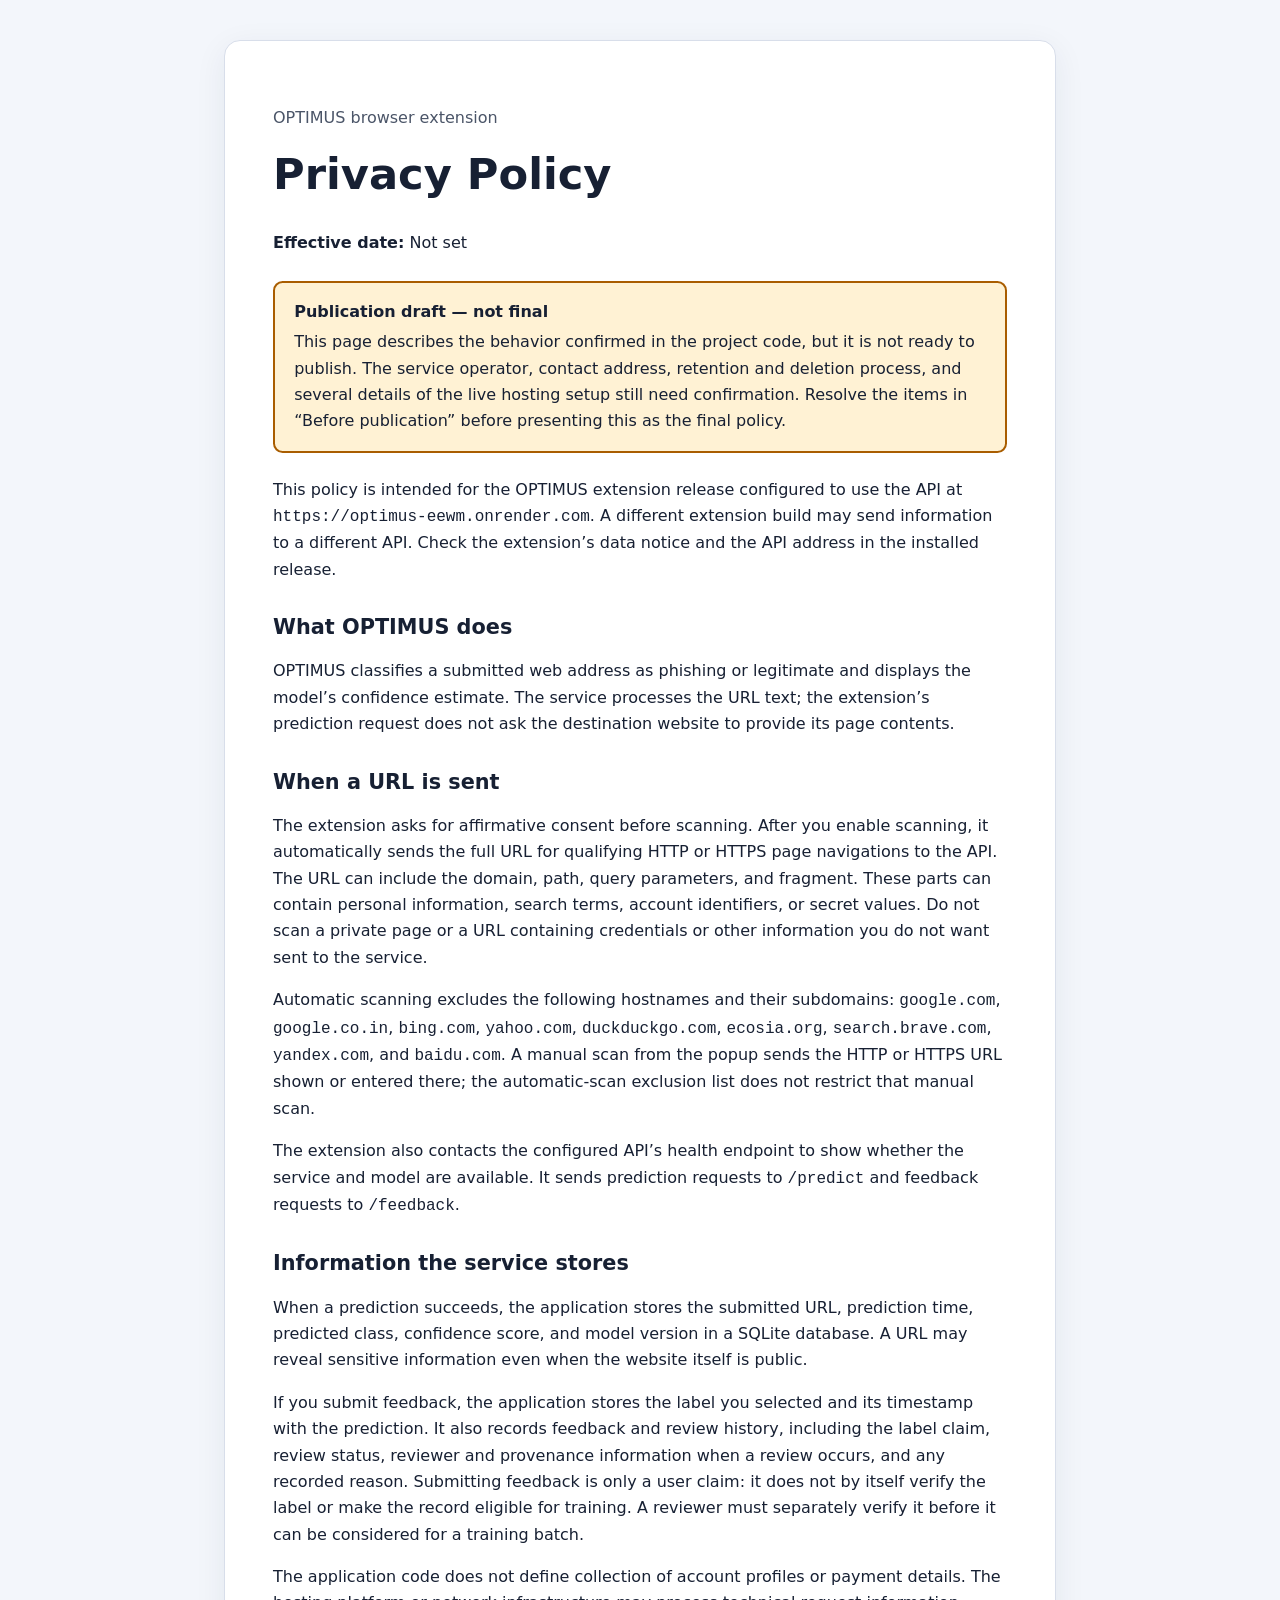
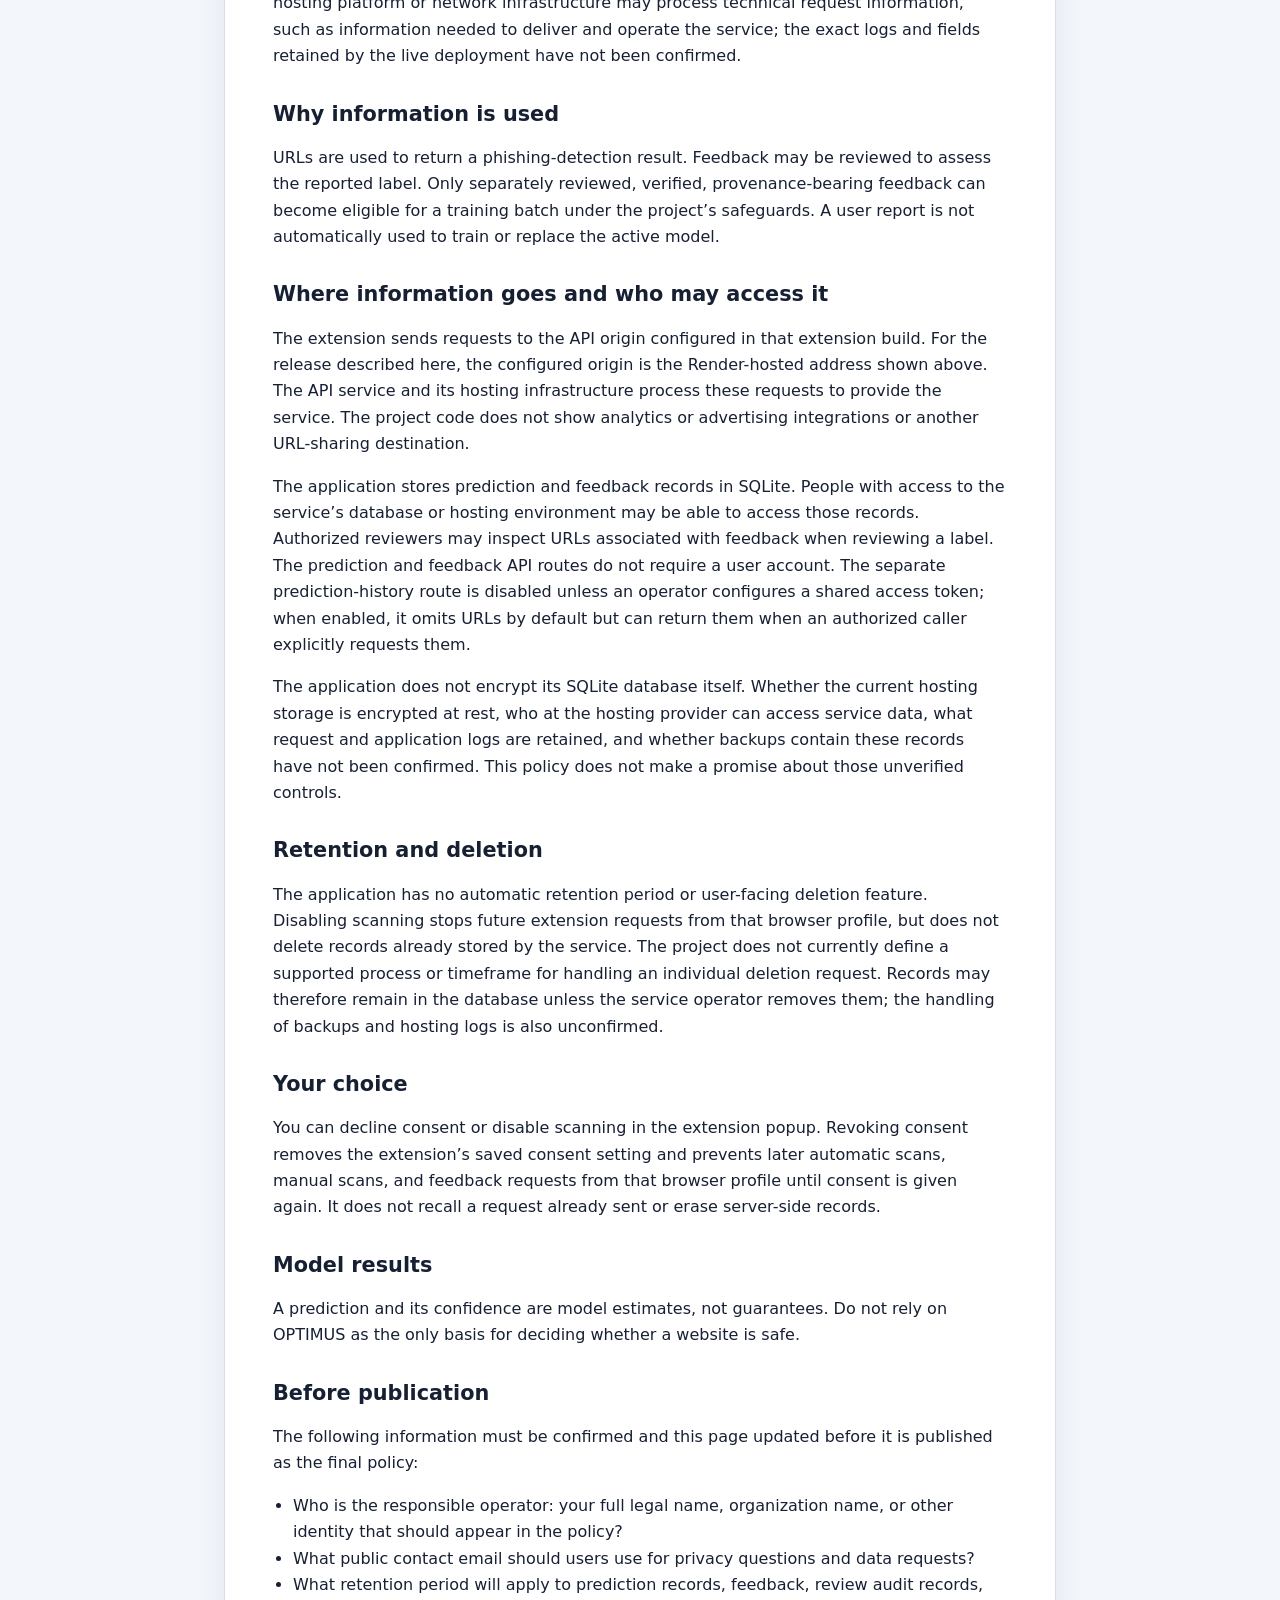
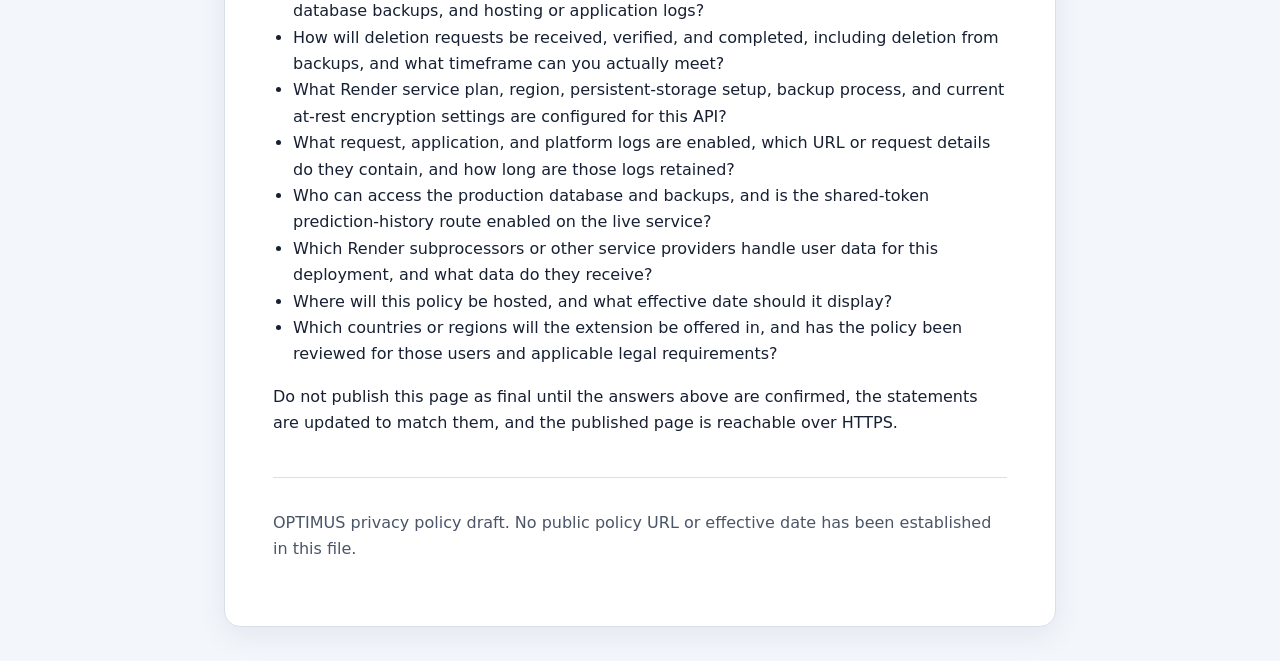
==== privacy-policy.html @ 805a51aa "Added Privacy Policy" ====
<!doctype html>
<html lang="en">
<head>
  <meta charset="utf-8">
  <meta name="viewport" content="width=device-width, initial-scale=1">
  <meta name="description" content="Privacy information for the OPTIMUS browser extension.">
  <title>OPTIMUS Privacy Policy</title>
  <style>
    :root {
      color-scheme: light;
      --ink: #172033;
      --muted: #4b5568;
      --line: #d8deea;
      --paper: #ffffff;
      --canvas: #f3f6fb;
      --accent: #124b8a;
      --notice: #fff2d4;
      --notice-border: #a95d00;
    }
    * { box-sizing: border-box; }
    body {
      margin: 0;
      background: var(--canvas);
      color: var(--ink);
      font: 1rem/1.65 system-ui, -apple-system, "Segoe UI", sans-serif;
    }
    main {
      width: min(100% - 2rem, 52rem);
      margin: 2.5rem auto;
      padding: clamp(1.25rem, 5vw, 3rem);
      background: var(--paper);
      border: 1px solid var(--line);
      border-radius: 1rem;
      box-shadow: 0 0.5rem 2rem rgb(20 40 70 / 7%);
    }
    h1, h2 { line-height: 1.25; }
    h1 { margin-top: 0; font-size: clamp(2rem, 6vw, 2.7rem); }
    h2 { margin-top: 2rem; font-size: 1.3rem; }
    p, li { max-width: 72ch; }
    a { color: var(--accent); }
    .muted { color: var(--muted); }
    .notice {
      margin: 1.5rem 0;
      padding: 1rem 1.2rem;
      border: 2px solid var(--notice-border);
      border-radius: 0.6rem;
      background: var(--notice);
    }
    .notice strong { display: block; margin-bottom: 0.25rem; }
    .details { padding-left: 1.25rem; }
    footer { margin-top: 2.5rem; padding-top: 1rem; border-top: 1px solid var(--line); color: var(--muted); }
    @media (prefers-reduced-motion: no-preference) {
      html { scroll-behavior: smooth; }
    }
  </style>
</head>
<body>
  <main>
    <header>
      <p class="muted">OPTIMUS browser extension</p>
      <h1>Privacy Policy</h1>
      <p><strong>Effective date:</strong> Not set</p>
    </header>

    <aside class="notice" role="note" aria-label="Publication status">
      <strong>Publication draft — not final</strong>
      This page describes the behavior confirmed in the project code, but it is not ready to publish. The service operator, contact address, retention and deletion process, and several details of the live hosting setup still need confirmation. Resolve the items in “Before publication” before presenting this as the final policy.
    </aside>

    <p>This policy is intended for the OPTIMUS extension release configured to use the API at <code>https://optimus-eewm.onrender.com</code>. A different extension build may send information to a different API. Check the extension’s data notice and the API address in the installed release.</p>

    <h2>What OPTIMUS does</h2>
    <p>OPTIMUS classifies a submitted web address as phishing or legitimate and displays the model’s confidence estimate. The service processes the URL text; the extension’s prediction request does not ask the destination website to provide its page contents.</p>

    <h2>When a URL is sent</h2>
    <p>The extension asks for affirmative consent before scanning. After you enable scanning, it automatically sends the full URL for qualifying HTTP or HTTPS page navigations to the API. The URL can include the domain, path, query parameters, and fragment. These parts can contain personal information, search terms, account identifiers, or secret values. Do not scan a private page or a URL containing credentials or other information you do not want sent to the service.</p>
    <p>Automatic scanning excludes the following hostnames and their subdomains: <code>google.com</code>, <code>google.co.in</code>, <code>bing.com</code>, <code>yahoo.com</code>, <code>duckduckgo.com</code>, <code>ecosia.org</code>, <code>search.brave.com</code>, <code>yandex.com</code>, and <code>baidu.com</code>. A manual scan from the popup sends the HTTP or HTTPS URL shown or entered there; the automatic-scan exclusion list does not restrict that manual scan.</p>
    <p>The extension also contacts the configured API’s health endpoint to show whether the service and model are available. It sends prediction requests to <code>/predict</code> and feedback requests to <code>/feedback</code>.</p>

    <h2>Information the service stores</h2>
    <p>When a prediction succeeds, the application stores the submitted URL, prediction time, predicted class, confidence score, and model version in a SQLite database. A URL may reveal sensitive information even when the website itself is public.</p>
    <p>If you submit feedback, the application stores the label you selected and its timestamp with the prediction. It also records feedback and review history, including the label claim, review status, reviewer and provenance information when a review occurs, and any recorded reason. Submitting feedback is only a user claim: it does not by itself verify the label or make the record eligible for training. A reviewer must separately verify it before it can be considered for a training batch.</p>
    <p>The application code does not define collection of account profiles or payment details. The hosting platform or network infrastructure may process technical request information, such as information needed to deliver and operate the service; the exact logs and fields retained by the live deployment have not been confirmed.</p>

    <h2>Why information is used</h2>
    <p>URLs are used to return a phishing-detection result. Feedback may be reviewed to assess the reported label. Only separately reviewed, verified, provenance-bearing feedback can become eligible for a training batch under the project’s safeguards. A user report is not automatically used to train or replace the active model.</p>

    <h2>Where information goes and who may access it</h2>
    <p>The extension sends requests to the API origin configured in that extension build. For the release described here, the configured origin is the Render-hosted address shown above. The API service and its hosting infrastructure process these requests to provide the service. The project code does not show analytics or advertising integrations or another URL-sharing destination.</p>
    <p>The application stores prediction and feedback records in SQLite. People with access to the service’s database or hosting environment may be able to access those records. Authorized reviewers may inspect URLs associated with feedback when reviewing a label. The prediction and feedback API routes do not require a user account. The separate prediction-history route is disabled unless an operator configures a shared access token; when enabled, it omits URLs by default but can return them when an authorized caller explicitly requests them.</p>
    <p>The application does not encrypt its SQLite database itself. Whether the current hosting storage is encrypted at rest, who at the hosting provider can access service data, what request and application logs are retained, and whether backups contain these records have not been confirmed. This policy does not make a promise about those unverified controls.</p>

    <h2>Retention and deletion</h2>
    <p>The application has no automatic retention period or user-facing deletion feature. Disabling scanning stops future extension requests from that browser profile, but does not delete records already stored by the service. The project does not currently define a supported process or timeframe for handling an individual deletion request. Records may therefore remain in the database unless the service operator removes them; the handling of backups and hosting logs is also unconfirmed.</p>

    <h2>Your choice</h2>
    <p>You can decline consent or disable scanning in the extension popup. Revoking consent removes the extension’s saved consent setting and prevents later automatic scans, manual scans, and feedback requests from that browser profile until consent is given again. It does not recall a request already sent or erase server-side records.</p>

    <h2>Model results</h2>
    <p>A prediction and its confidence are model estimates, not guarantees. Do not rely on OPTIMUS as the only basis for deciding whether a website is safe.</p>

    <h2>Before publication</h2>
    <p>The following information must be confirmed and this page updated before it is published as the final policy:</p>
    <ul class="details">
      <li>Who is the responsible operator: your full legal name, organization name, or other identity that should appear in the policy?</li>
      <li>What public contact email should users use for privacy questions and data requests?</li>
      <li>What retention period will apply to prediction records, feedback, review audit records, database backups, and hosting or application logs?</li>
      <li>How will deletion requests be received, verified, and completed, including deletion from backups, and what timeframe can you actually meet?</li>
      <li>What Render service plan, region, persistent-storage setup, backup process, and current at-rest encryption settings are configured for this API?</li>
      <li>What request, application, and platform logs are enabled, which URL or request details do they contain, and how long are those logs retained?</li>
      <li>Who can access the production database and backups, and is the shared-token prediction-history route enabled on the live service?</li>
      <li>Which Render subprocessors or other service providers handle user data for this deployment, and what data do they receive?</li>
      <li>Where will this policy be hosted, and what effective date should it display?</li>
      <li>Which countries or regions will the extension be offered in, and has the policy been reviewed for those users and applicable legal requirements?</li>
    </ul>
    <p>Do not publish this page as final until the answers above are confirmed, the statements are updated to match them, and the published page is reachable over HTTPS.</p>

    <footer>
      <p>OPTIMUS privacy policy draft. No public policy URL or effective date has been established in this file.</p>
    </footer>
  </main>
</body>
</html>
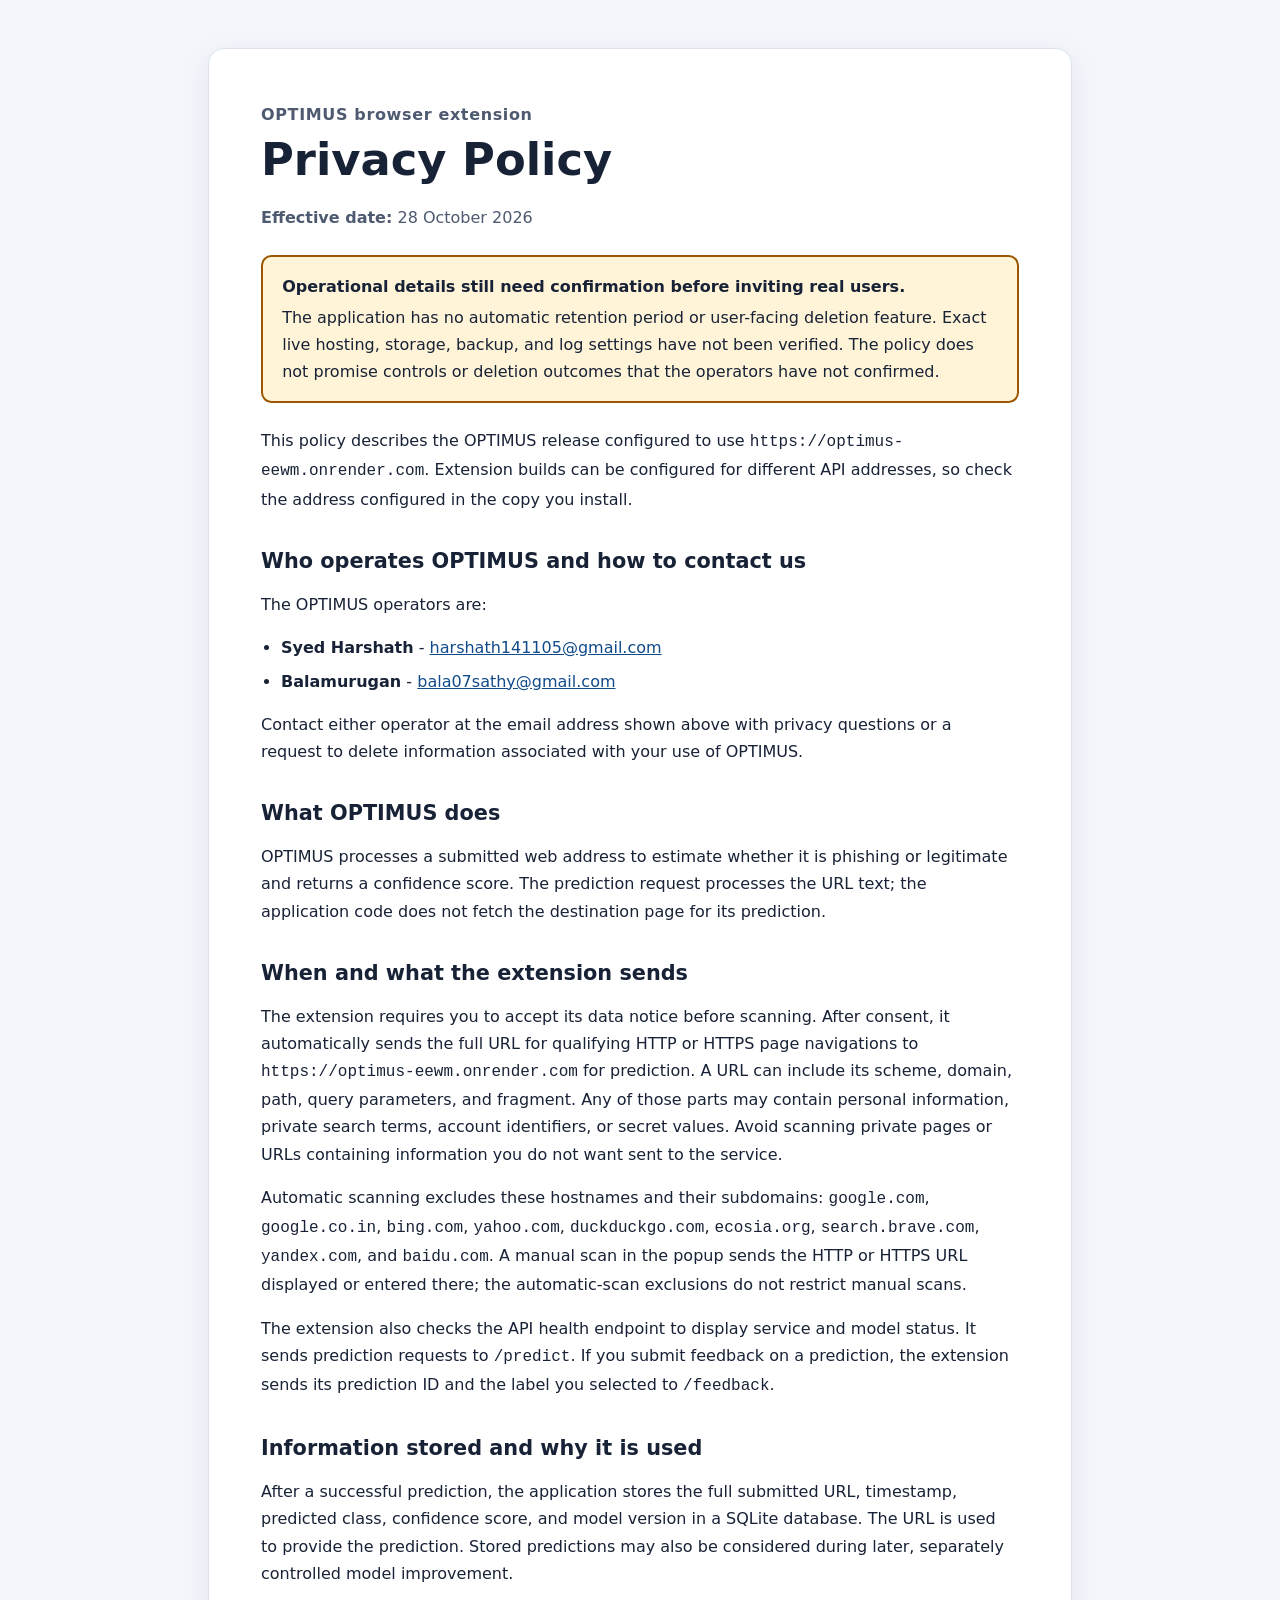
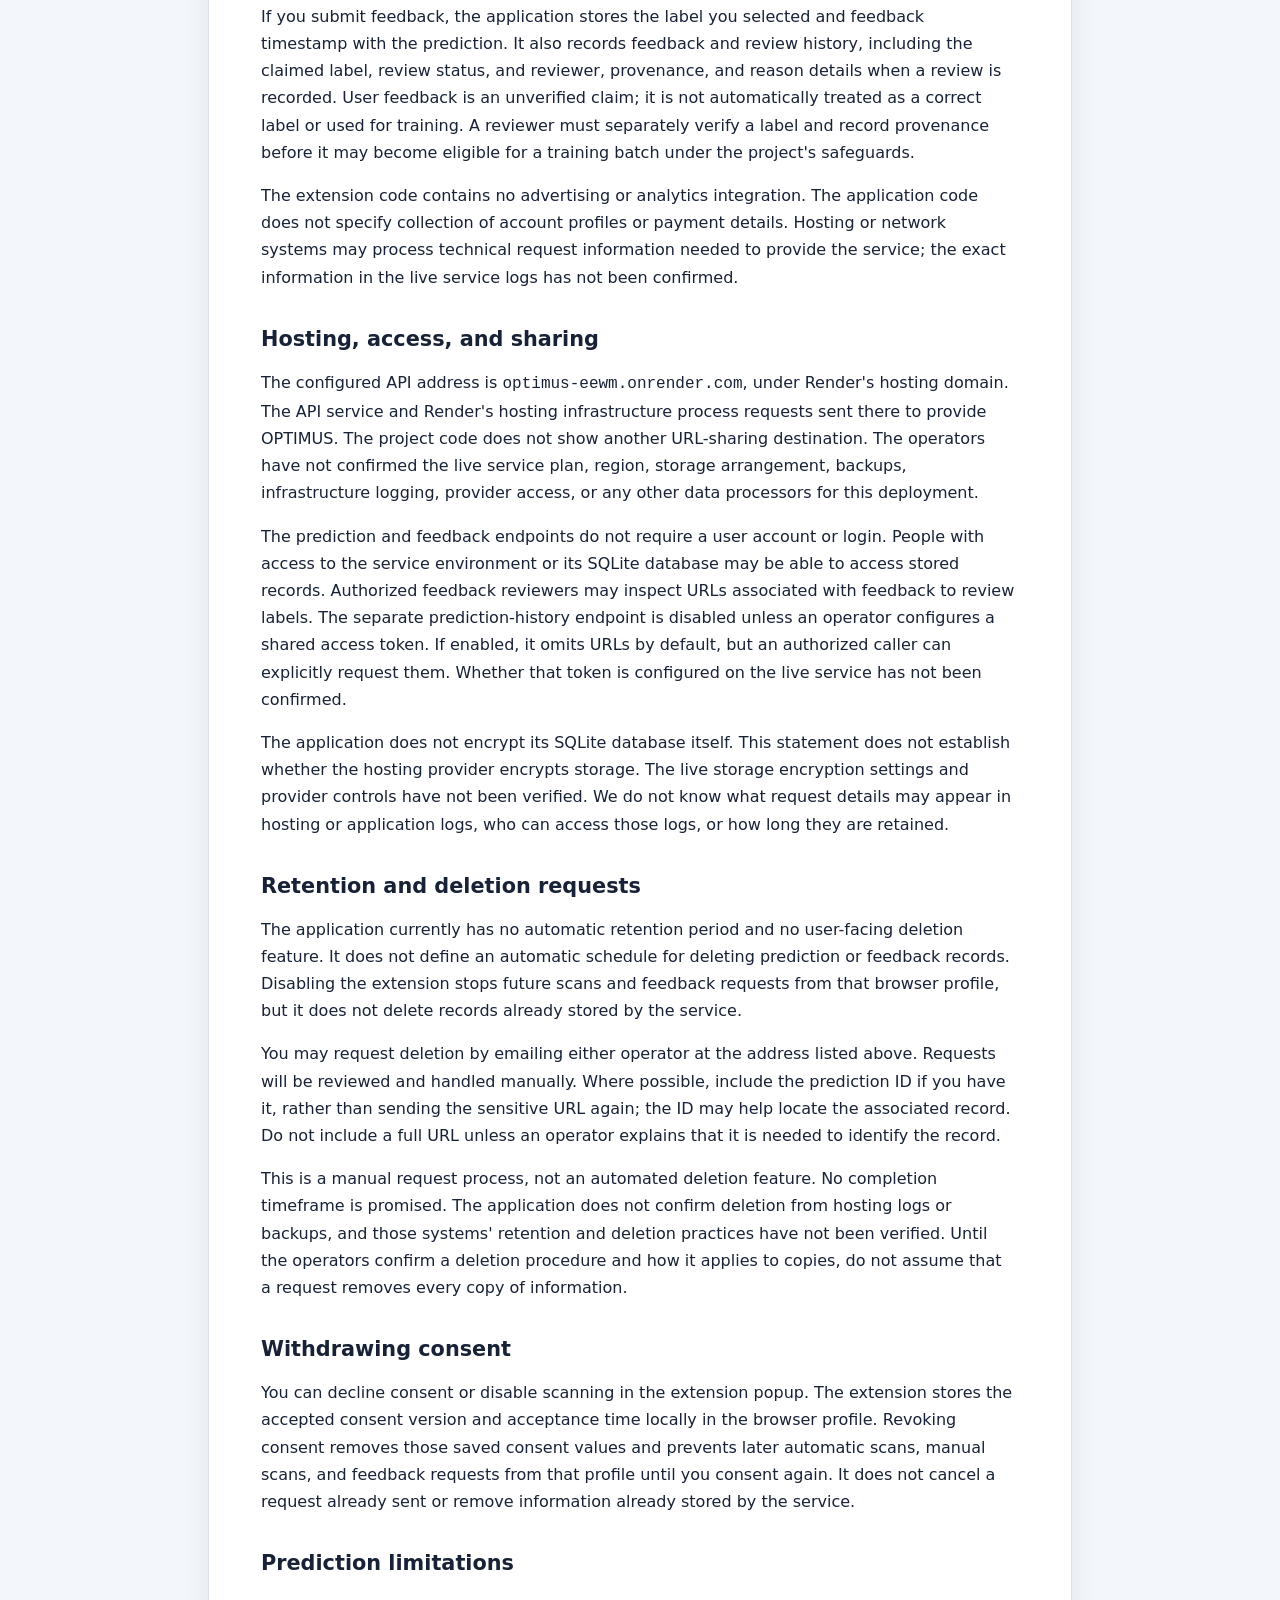
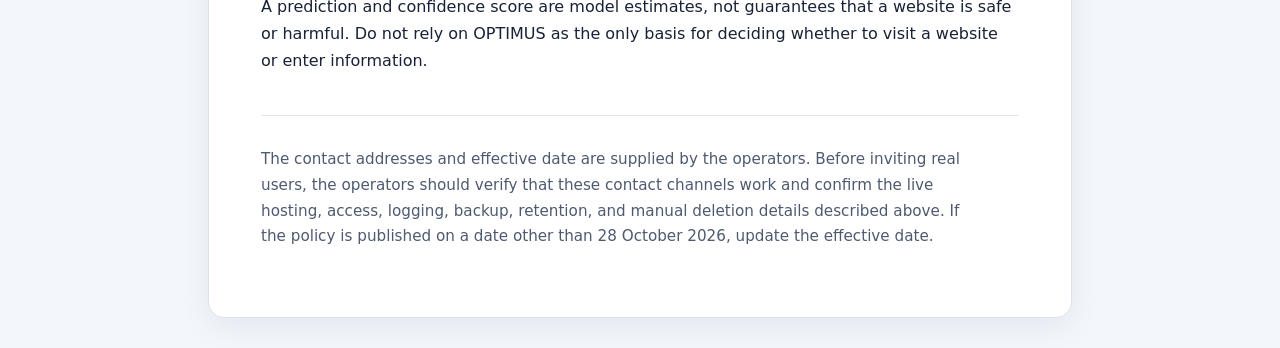
==== commit aa046966: "Privacy Policy Updated" ====
--- a/privacy-policy.html
+++ b/privacy-policy.html
@@ -8,115 +8,117 @@
   <style>
     :root {
       color-scheme: light;
-      --ink: #172033;
-      --muted: #4b5568;
-      --line: #d8deea;
-      --paper: #ffffff;
+      --ink: #182236;
+      --muted: #4e5a70;
+      --line: #dce2ec;
+      --paper: #fff;
       --canvas: #f3f6fb;
       --accent: #124b8a;
-      --notice: #fff2d4;
-      --notice-border: #a95d00;
+      --notice-bg: #fff4d8;
+      --notice-border: #9a5700;
     }
     * { box-sizing: border-box; }
     body {
       margin: 0;
       background: var(--canvas);
       color: var(--ink);
-      font: 1rem/1.65 system-ui, -apple-system, "Segoe UI", sans-serif;
+      font: 1rem/1.7 system-ui, -apple-system, "Segoe UI", sans-serif;
     }
     main {
-      width: min(100% - 2rem, 52rem);
-      margin: 2.5rem auto;
-      padding: clamp(1.25rem, 5vw, 3rem);
+      width: min(100% - 2rem, 54rem);
+      margin: clamp(1rem, 5vw, 3rem) auto;
+      padding: clamp(1.25rem, 5vw, 3.25rem);
       background: var(--paper);
       border: 1px solid var(--line);
       border-radius: 1rem;
       box-shadow: 0 0.5rem 2rem rgb(20 40 70 / 7%);
     }
     h1, h2 { line-height: 1.25; }
-    h1 { margin-top: 0; font-size: clamp(2rem, 6vw, 2.7rem); }
-    h2 { margin-top: 2rem; font-size: 1.3rem; }
-    p, li { max-width: 72ch; }
+    h1 { margin: 0.25rem 0; font-size: clamp(2rem, 6vw, 2.8rem); }
+    h2 { margin: 2.25rem 0 0.65rem; font-size: 1.3rem; }
+    p, li { max-width: 74ch; }
     a { color: var(--accent); }
-    .muted { color: var(--muted); }
+    code, .email-placeholder { overflow-wrap: anywhere; }
+    .eyebrow, .muted { color: var(--muted); }
+    .eyebrow { margin: 0; font-weight: 650; letter-spacing: 0.04em; }
     .notice {
       margin: 1.5rem 0;
       padding: 1rem 1.2rem;
       border: 2px solid var(--notice-border);
-      border-radius: 0.6rem;
-      background: var(--notice);
+      border-radius: 0.65rem;
+      background: var(--notice-bg);
     }
-    .notice strong { display: block; margin-bottom: 0.25rem; }
-    .details { padding-left: 1.25rem; }
-    footer { margin-top: 2.5rem; padding-top: 1rem; border-top: 1px solid var(--line); color: var(--muted); }
-    @media (prefers-reduced-motion: no-preference) {
-      html { scroll-behavior: smooth; }
+    .notice strong { display: block; margin-bottom: 0.2rem; }
+    .operator-list { padding-left: 1.25rem; }
+    .operator-list li { margin: 0.4rem 0; }
+    .email-placeholder { font-family: ui-monospace, SFMono-Regular, Consolas, monospace; }
+    footer {
+      margin-top: 2.5rem;
+      padding-top: 1rem;
+      border-top: 1px solid var(--line);
+      color: var(--muted);
+      font-size: 0.95rem;
+    }
+    @media (max-width: 36rem) {
+      main { width: 100%; margin: 0; padding: 1.25rem 1rem 2rem; border: 0; border-radius: 0; }
+      h2 { margin-top: 1.8rem; }
     }
   </style>
 </head>
 <body>
   <main>
     <header>
-      <p class="muted">OPTIMUS browser extension</p>
+      <p class="eyebrow">OPTIMUS browser extension</p>
       <h1>Privacy Policy</h1>
-      <p><strong>Effective date:</strong> Not set</p>
+      <p class="muted"><strong>Effective date:</strong> <time datetime="2026-10-28">28 October 2026</time></p>
     </header>
 
-    <aside class="notice" role="note" aria-label="Publication status">
-      <strong>Publication draft — not final</strong>
-      This page describes the behavior confirmed in the project code, but it is not ready to publish. The service operator, contact address, retention and deletion process, and several details of the live hosting setup still need confirmation. Resolve the items in “Before publication” before presenting this as the final policy.
+    <aside class="notice" role="note" aria-label="Policy publication status">
+      <strong>Operational details still need confirmation before inviting real users.</strong>
+      The application has no automatic retention period or user-facing deletion feature. Exact live hosting, storage, backup, and log settings have not been verified. The policy does not promise controls or deletion outcomes that the operators have not confirmed.
     </aside>
 
-    <p>This policy is intended for the OPTIMUS extension release configured to use the API at <code>https://optimus-eewm.onrender.com</code>. A different extension build may send information to a different API. Check the extension’s data notice and the API address in the installed release.</p>
+    <p>This policy describes the OPTIMUS release configured to use <code>https://optimus-eewm.onrender.com</code>. Extension builds can be configured for different API addresses, so check the address configured in the copy you install.</p>
+
+    <h2>Who operates OPTIMUS and how to contact us</h2>
+    <p>The OPTIMUS operators are:</p>
+    <ul class="operator-list">
+      <li><strong>Syed Harshath</strong> - <a href="mailto:harshath141105@gmail.com">harshath141105@gmail.com</a></li>
+      <li><strong>Balamurugan</strong> - <a href="mailto:bala07sathy@gmail.com">bala07sathy@gmail.com</a></li>
+    </ul>
+    <p>Contact either operator at the email address shown above with privacy questions or a request to delete information associated with your use of OPTIMUS.</p>
 
     <h2>What OPTIMUS does</h2>
-    <p>OPTIMUS classifies a submitted web address as phishing or legitimate and displays the model’s confidence estimate. The service processes the URL text; the extension’s prediction request does not ask the destination website to provide its page contents.</p>
+    <p>OPTIMUS processes a submitted web address to estimate whether it is phishing or legitimate and returns a confidence score. The prediction request processes the URL text; the application code does not fetch the destination page for its prediction.</p>
 
-    <h2>When a URL is sent</h2>
-    <p>The extension asks for affirmative consent before scanning. After you enable scanning, it automatically sends the full URL for qualifying HTTP or HTTPS page navigations to the API. The URL can include the domain, path, query parameters, and fragment. These parts can contain personal information, search terms, account identifiers, or secret values. Do not scan a private page or a URL containing credentials or other information you do not want sent to the service.</p>
-    <p>Automatic scanning excludes the following hostnames and their subdomains: <code>google.com</code>, <code>google.co.in</code>, <code>bing.com</code>, <code>yahoo.com</code>, <code>duckduckgo.com</code>, <code>ecosia.org</code>, <code>search.brave.com</code>, <code>yandex.com</code>, and <code>baidu.com</code>. A manual scan from the popup sends the HTTP or HTTPS URL shown or entered there; the automatic-scan exclusion list does not restrict that manual scan.</p>
-    <p>The extension also contacts the configured API’s health endpoint to show whether the service and model are available. It sends prediction requests to <code>/predict</code> and feedback requests to <code>/feedback</code>.</p>
+    <h2>When and what the extension sends</h2>
+    <p>The extension requires you to accept its data notice before scanning. After consent, it automatically sends the full URL for qualifying HTTP or HTTPS page navigations to <code>https://optimus-eewm.onrender.com</code> for prediction. A URL can include its scheme, domain, path, query parameters, and fragment. Any of those parts may contain personal information, private search terms, account identifiers, or secret values. Avoid scanning private pages or URLs containing information you do not want sent to the service.</p>
+    <p>Automatic scanning excludes these hostnames and their subdomains: <code>google.com</code>, <code>google.co.in</code>, <code>bing.com</code>, <code>yahoo.com</code>, <code>duckduckgo.com</code>, <code>ecosia.org</code>, <code>search.brave.com</code>, <code>yandex.com</code>, and <code>baidu.com</code>. A manual scan in the popup sends the HTTP or HTTPS URL displayed or entered there; the automatic-scan exclusions do not restrict manual scans.</p>
+    <p>The extension also checks the API health endpoint to display service and model status. It sends prediction requests to <code>/predict</code>. If you submit feedback on a prediction, the extension sends its prediction ID and the label you selected to <code>/feedback</code>.</p>
 
-    <h2>Information the service stores</h2>
-    <p>When a prediction succeeds, the application stores the submitted URL, prediction time, predicted class, confidence score, and model version in a SQLite database. A URL may reveal sensitive information even when the website itself is public.</p>
-    <p>If you submit feedback, the application stores the label you selected and its timestamp with the prediction. It also records feedback and review history, including the label claim, review status, reviewer and provenance information when a review occurs, and any recorded reason. Submitting feedback is only a user claim: it does not by itself verify the label or make the record eligible for training. A reviewer must separately verify it before it can be considered for a training batch.</p>
-    <p>The application code does not define collection of account profiles or payment details. The hosting platform or network infrastructure may process technical request information, such as information needed to deliver and operate the service; the exact logs and fields retained by the live deployment have not been confirmed.</p>
+    <h2>Information stored and why it is used</h2>
+    <p>After a successful prediction, the application stores the full submitted URL, timestamp, predicted class, confidence score, and model version in a SQLite database. The URL is used to provide the prediction. Stored predictions may also be considered during later, separately controlled model improvement.</p>
+    <p>If you submit feedback, the application stores the label you selected and feedback timestamp with the prediction. It also records feedback and review history, including the claimed label, review status, and reviewer, provenance, and reason details when a review is recorded. User feedback is an unverified claim; it is not automatically treated as a correct label or used for training. A reviewer must separately verify a label and record provenance before it may become eligible for a training batch under the project's safeguards.</p>
+    <p>The extension code contains no advertising or analytics integration. The application code does not specify collection of account profiles or payment details. Hosting or network systems may process technical request information needed to provide the service; the exact information in the live service logs has not been confirmed.</p>
 
-    <h2>Why information is used</h2>
-    <p>URLs are used to return a phishing-detection result. Feedback may be reviewed to assess the reported label. Only separately reviewed, verified, provenance-bearing feedback can become eligible for a training batch under the project’s safeguards. A user report is not automatically used to train or replace the active model.</p>
+    <h2>Hosting, access, and sharing</h2>
+    <p>The configured API address is <code>optimus-eewm.onrender.com</code>, under Render's hosting domain. The API service and Render's hosting infrastructure process requests sent there to provide OPTIMUS. The project code does not show another URL-sharing destination. The operators have not confirmed the live service plan, region, storage arrangement, backups, infrastructure logging, provider access, or any other data processors for this deployment.</p>
+    <p>The prediction and feedback endpoints do not require a user account or login. People with access to the service environment or its SQLite database may be able to access stored records. Authorized feedback reviewers may inspect URLs associated with feedback to review labels. The separate prediction-history endpoint is disabled unless an operator configures a shared access token. If enabled, it omits URLs by default, but an authorized caller can explicitly request them. Whether that token is configured on the live service has not been confirmed.</p>
+    <p>The application does not encrypt its SQLite database itself. This statement does not establish whether the hosting provider encrypts storage. The live storage encryption settings and provider controls have not been verified. We do not know what request details may appear in hosting or application logs, who can access those logs, or how long they are retained.</p>
 
-    <h2>Where information goes and who may access it</h2>
-    <p>The extension sends requests to the API origin configured in that extension build. For the release described here, the configured origin is the Render-hosted address shown above. The API service and its hosting infrastructure process these requests to provide the service. The project code does not show analytics or advertising integrations or another URL-sharing destination.</p>
-    <p>The application stores prediction and feedback records in SQLite. People with access to the service’s database or hosting environment may be able to access those records. Authorized reviewers may inspect URLs associated with feedback when reviewing a label. The prediction and feedback API routes do not require a user account. The separate prediction-history route is disabled unless an operator configures a shared access token; when enabled, it omits URLs by default but can return them when an authorized caller explicitly requests them.</p>
-    <p>The application does not encrypt its SQLite database itself. Whether the current hosting storage is encrypted at rest, who at the hosting provider can access service data, what request and application logs are retained, and whether backups contain these records have not been confirmed. This policy does not make a promise about those unverified controls.</p>
+    <h2>Retention and deletion requests</h2>
+    <p>The application currently has no automatic retention period and no user-facing deletion feature. It does not define an automatic schedule for deleting prediction or feedback records. Disabling the extension stops future scans and feedback requests from that browser profile, but it does not delete records already stored by the service.</p>
+    <p>You may request deletion by emailing either operator at the address listed above. Requests will be reviewed and handled manually. Where possible, include the prediction ID if you have it, rather than sending the sensitive URL again; the ID may help locate the associated record. Do not include a full URL unless an operator explains that it is needed to identify the record.</p>
+    <p>This is a manual request process, not an automated deletion feature. No completion timeframe is promised. The application does not confirm deletion from hosting logs or backups, and those systems' retention and deletion practices have not been verified. Until the operators confirm a deletion procedure and how it applies to copies, do not assume that a request removes every copy of information.</p>
 
-    <h2>Retention and deletion</h2>
-    <p>The application has no automatic retention period or user-facing deletion feature. Disabling scanning stops future extension requests from that browser profile, but does not delete records already stored by the service. The project does not currently define a supported process or timeframe for handling an individual deletion request. Records may therefore remain in the database unless the service operator removes them; the handling of backups and hosting logs is also unconfirmed.</p>
+    <h2>Withdrawing consent</h2>
+    <p>You can decline consent or disable scanning in the extension popup. The extension stores the accepted consent version and acceptance time locally in the browser profile. Revoking consent removes those saved consent values and prevents later automatic scans, manual scans, and feedback requests from that profile until you consent again. It does not cancel a request already sent or remove information already stored by the service.</p>
 
-    <h2>Your choice</h2>
-    <p>You can decline consent or disable scanning in the extension popup. Revoking consent removes the extension’s saved consent setting and prevents later automatic scans, manual scans, and feedback requests from that browser profile until consent is given again. It does not recall a request already sent or erase server-side records.</p>
-
-    <h2>Model results</h2>
-    <p>A prediction and its confidence are model estimates, not guarantees. Do not rely on OPTIMUS as the only basis for deciding whether a website is safe.</p>
-
-    <h2>Before publication</h2>
-    <p>The following information must be confirmed and this page updated before it is published as the final policy:</p>
-    <ul class="details">
-      <li>Who is the responsible operator: your full legal name, organization name, or other identity that should appear in the policy?</li>
-      <li>What public contact email should users use for privacy questions and data requests?</li>
-      <li>What retention period will apply to prediction records, feedback, review audit records, database backups, and hosting or application logs?</li>
-      <li>How will deletion requests be received, verified, and completed, including deletion from backups, and what timeframe can you actually meet?</li>
-      <li>What Render service plan, region, persistent-storage setup, backup process, and current at-rest encryption settings are configured for this API?</li>
-      <li>What request, application, and platform logs are enabled, which URL or request details do they contain, and how long are those logs retained?</li>
-      <li>Who can access the production database and backups, and is the shared-token prediction-history route enabled on the live service?</li>
-      <li>Which Render subprocessors or other service providers handle user data for this deployment, and what data do they receive?</li>
-      <li>Where will this policy be hosted, and what effective date should it display?</li>
-      <li>Which countries or regions will the extension be offered in, and has the policy been reviewed for those users and applicable legal requirements?</li>
-    </ul>
-    <p>Do not publish this page as final until the answers above are confirmed, the statements are updated to match them, and the published page is reachable over HTTPS.</p>
+    <h2>Prediction limitations</h2>
+    <p>A prediction and confidence score are model estimates, not guarantees that a website is safe or harmful. Do not rely on OPTIMUS as the only basis for deciding whether to visit a website or enter information.</p>
 
     <footer>
-      <p>OPTIMUS privacy policy draft. No public policy URL or effective date has been established in this file.</p>
+      <p>The contact addresses and effective date are supplied by the operators. Before inviting real users, the operators should verify that these contact channels work and confirm the live hosting, access, logging, backup, retention, and manual deletion details described above. If the policy is published on a date other than 28 October 2026, update the effective date.</p>
     </footer>
   </main>
 </body>
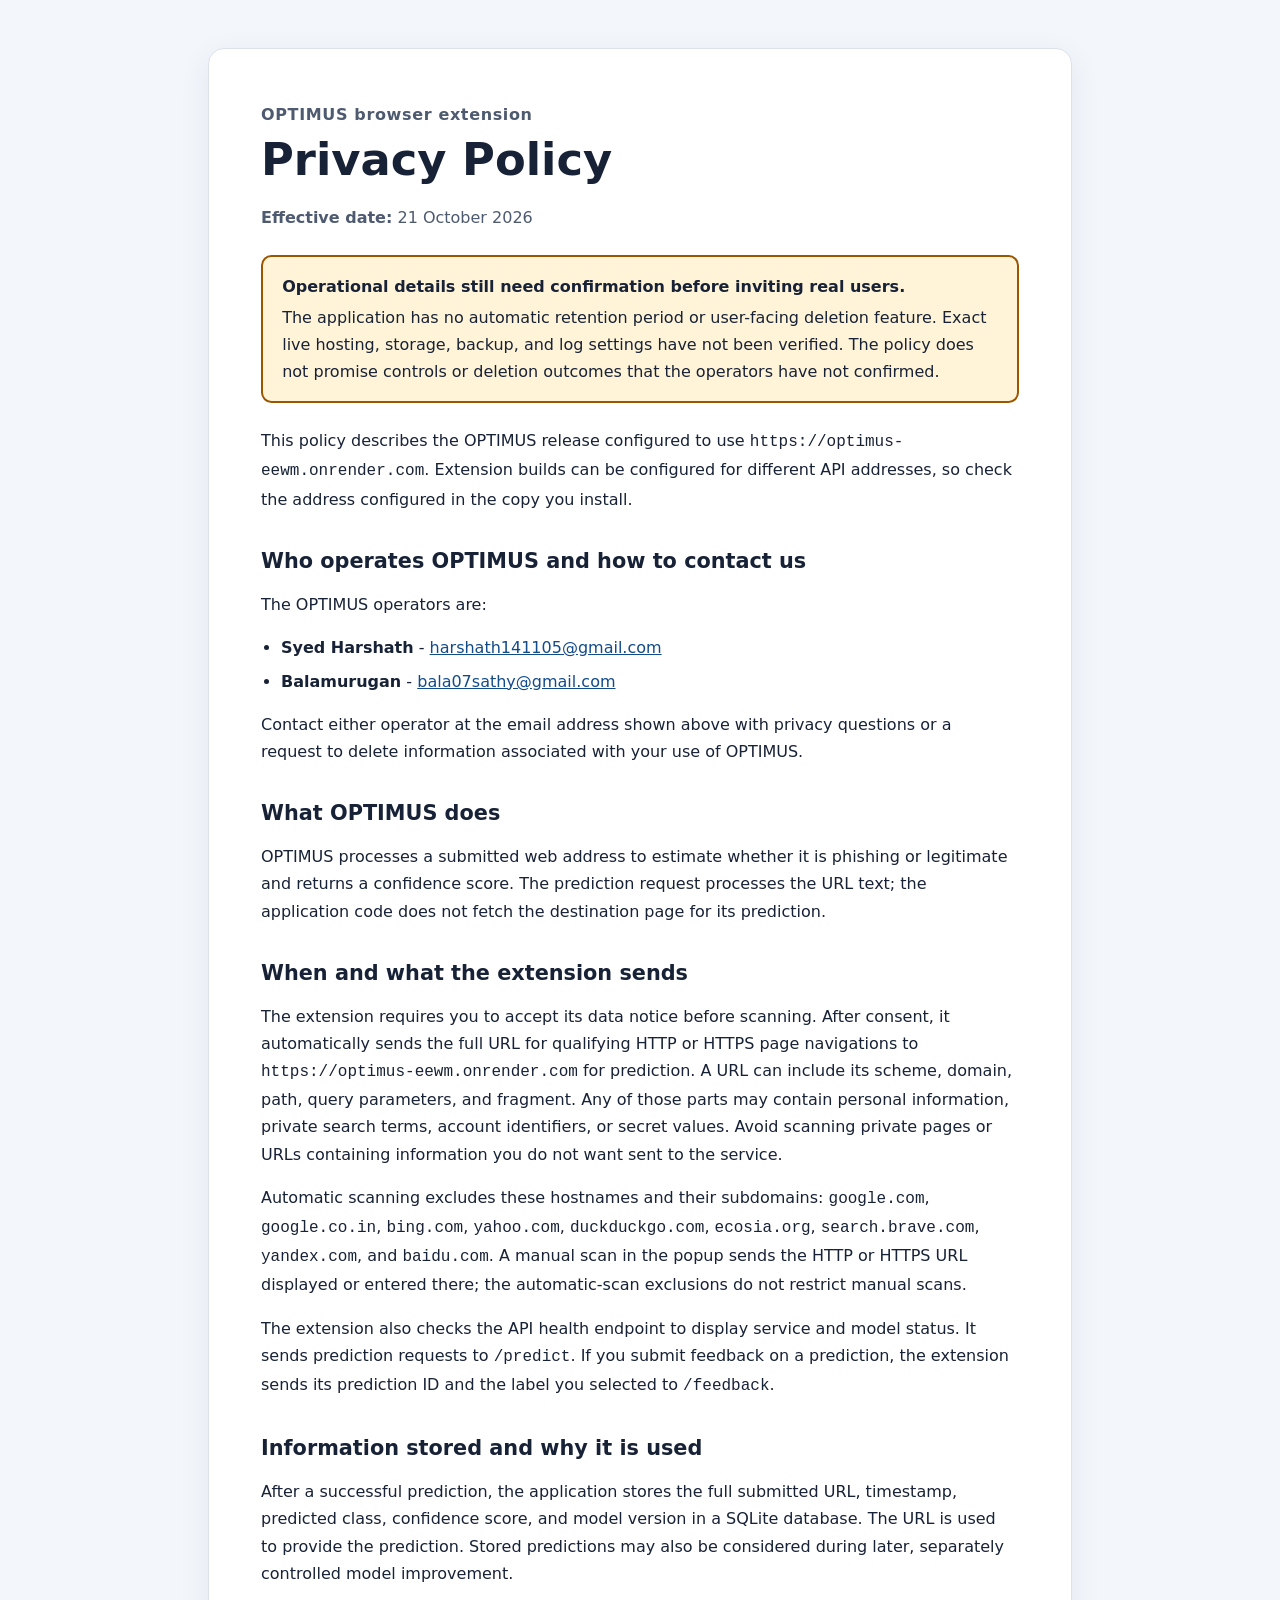
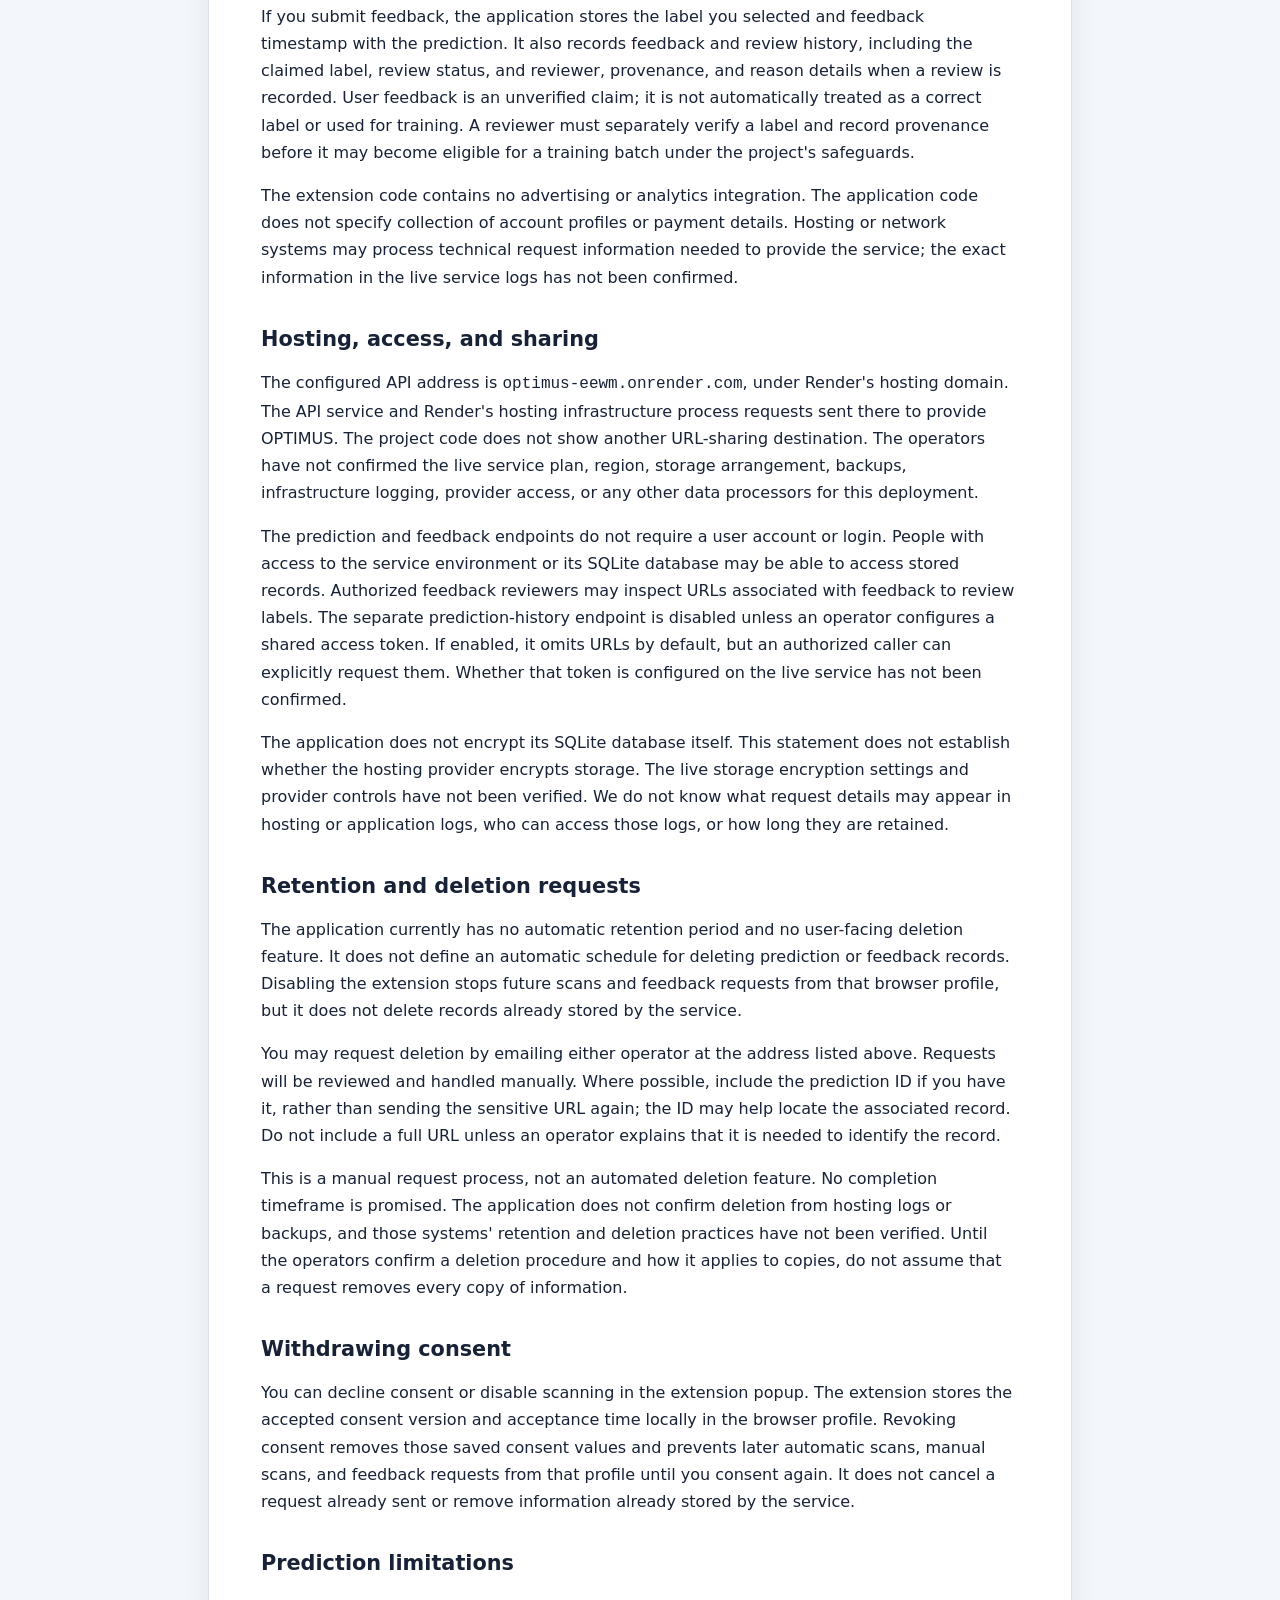
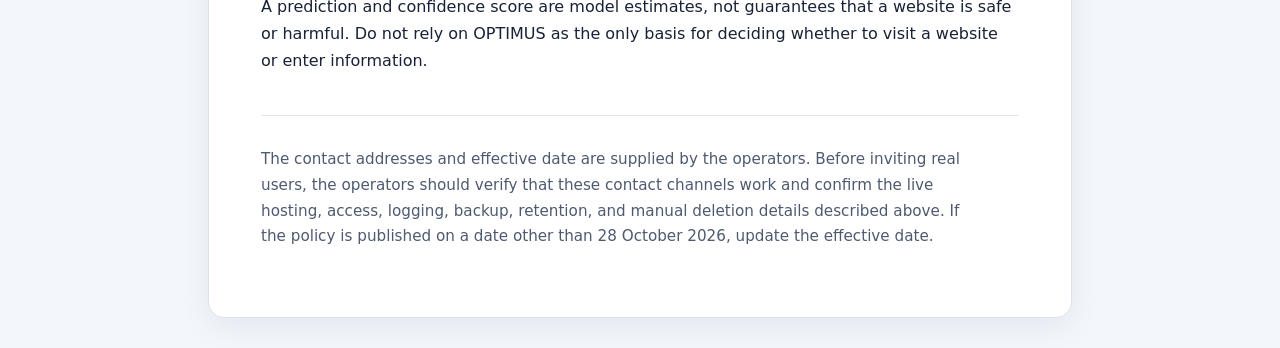
==== commit 2a72174b: "Privacy Policy Updated" ====
--- a/privacy-policy.html
+++ b/privacy-policy.html
@@ -70,7 +70,7 @@
     <header>
       <p class="eyebrow">OPTIMUS browser extension</p>
       <h1>Privacy Policy</h1>
-      <p class="muted"><strong>Effective date:</strong> <time datetime="2026-10-28">28 October 2026</time></p>
+      <p class="muted"><strong>Effective date:</strong> <time datetime="2026-10-21">21 October 2026</time></p>
     </header>
 
     <aside class="notice" role="note" aria-label="Policy publication status">
